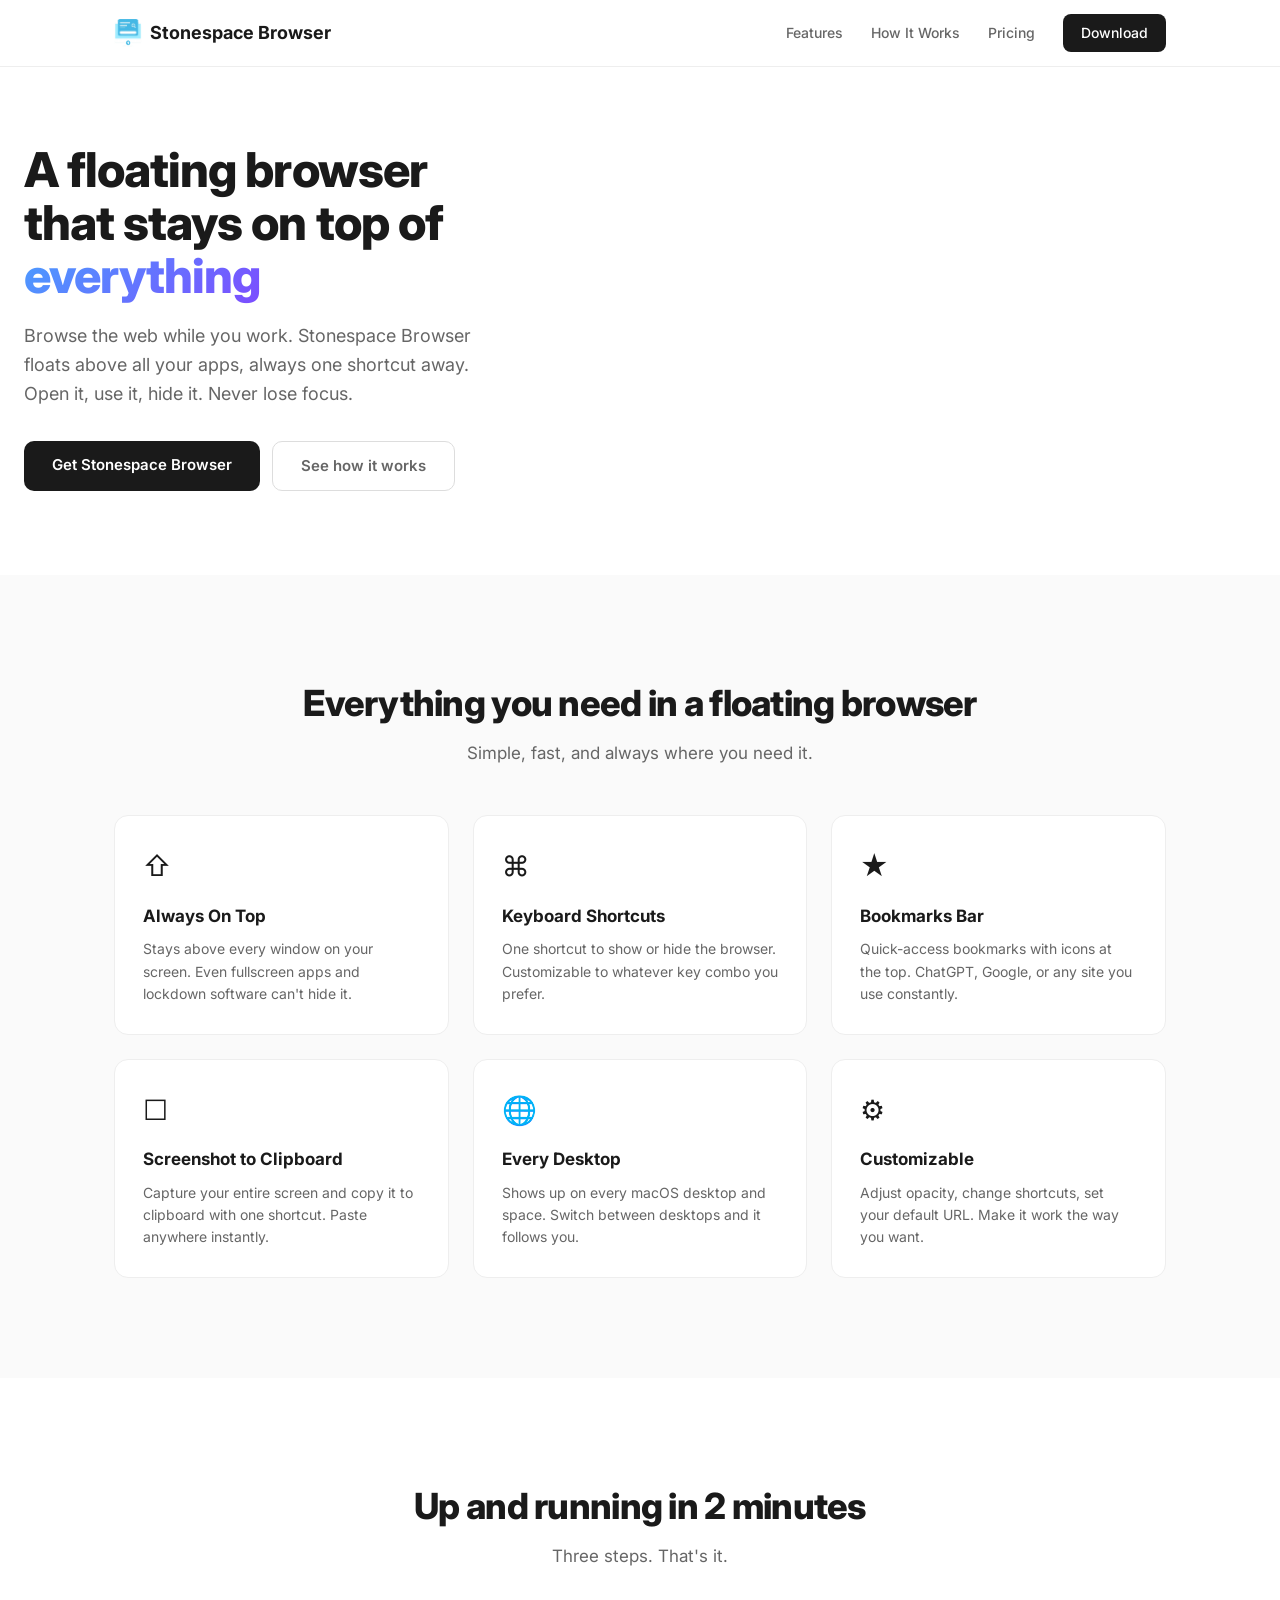
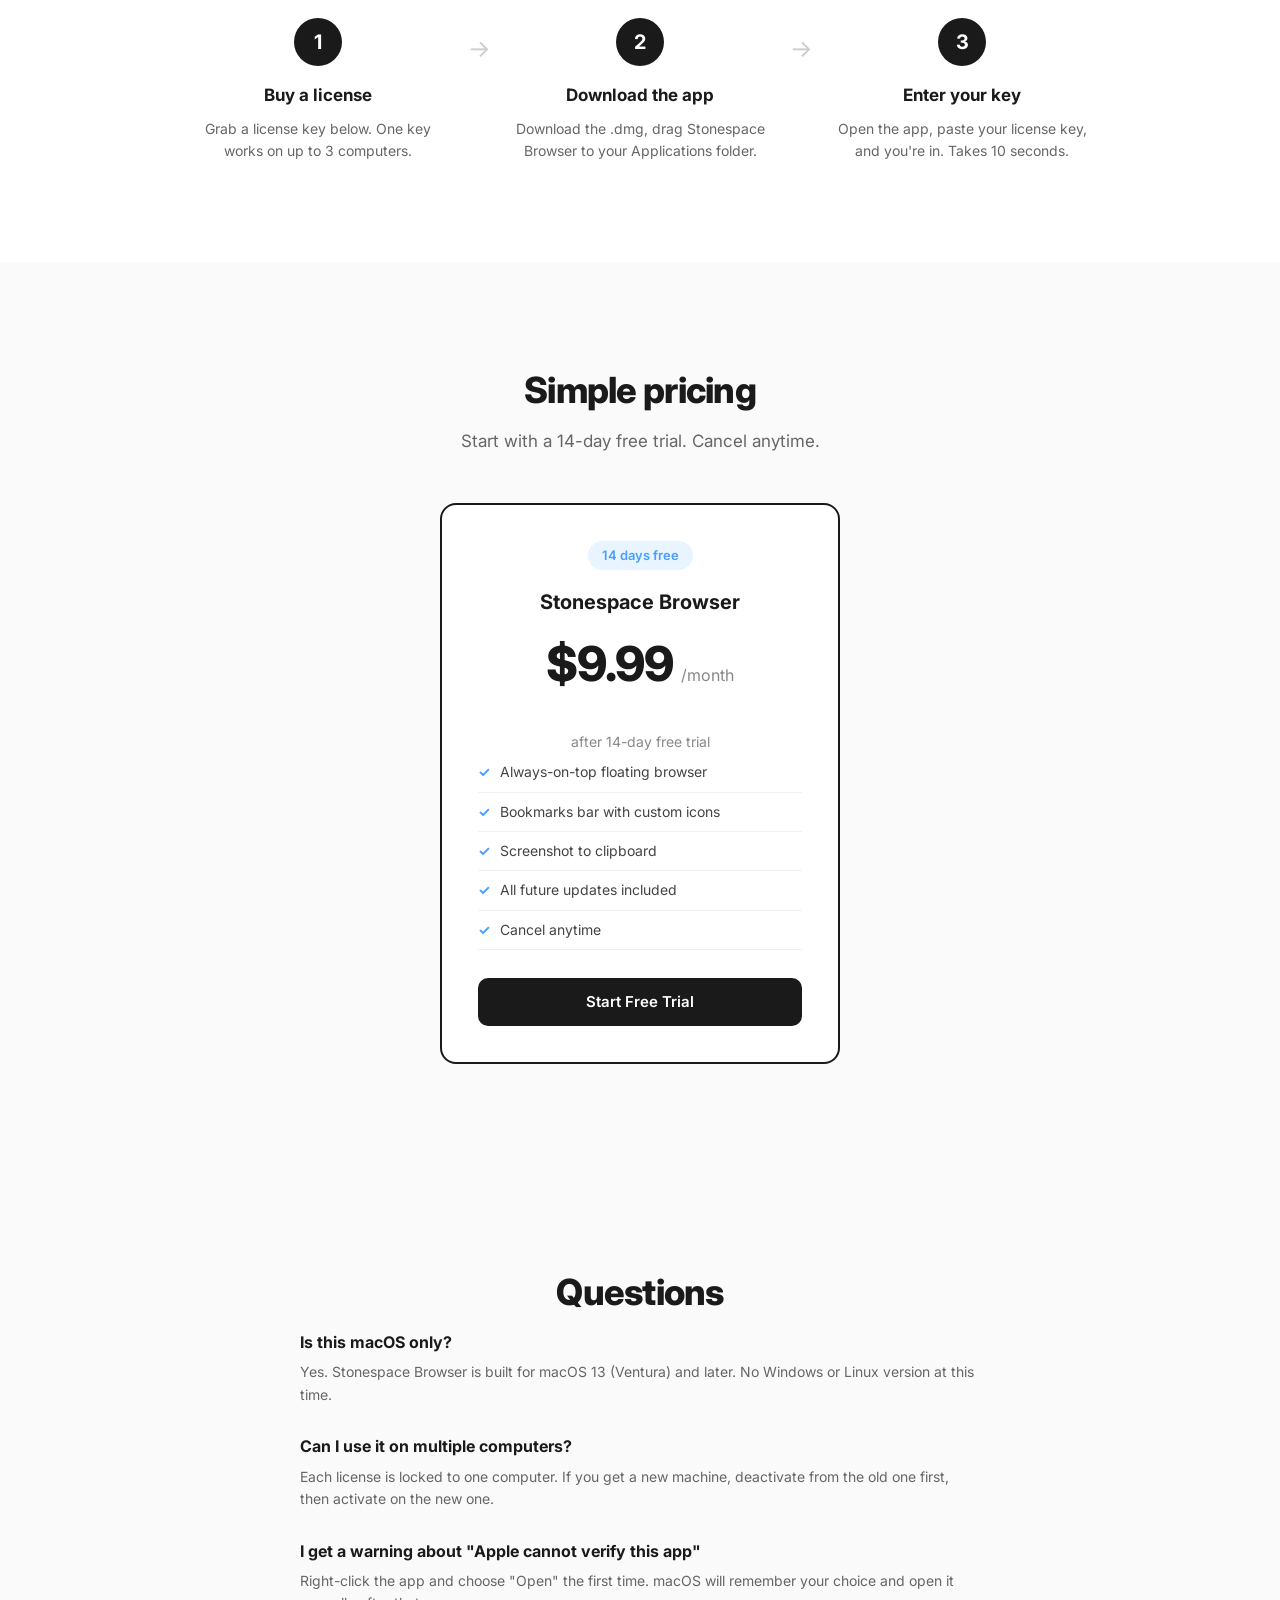
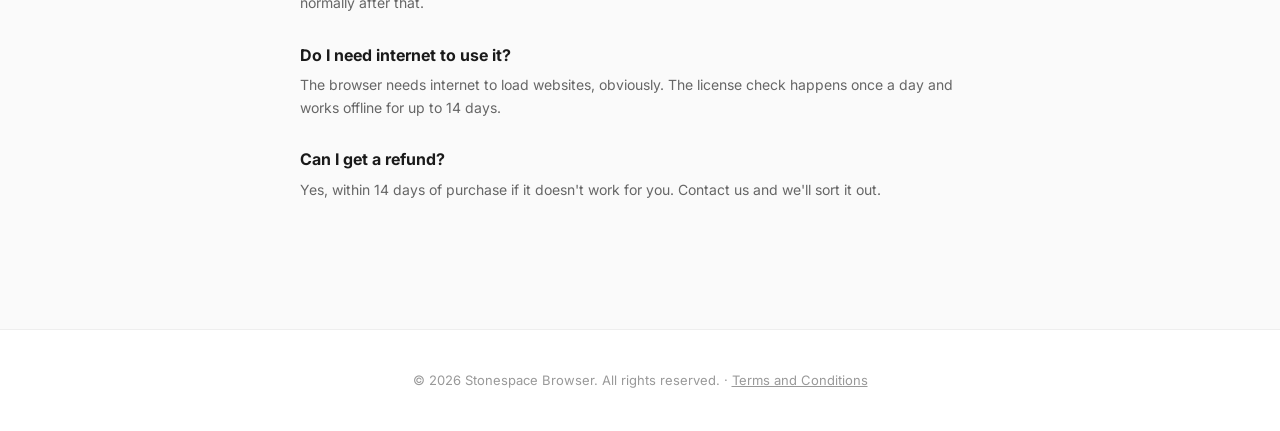
==== index.html @ 827b0038 "Add terms page and checkbox" ====
<!DOCTYPE html>
<html lang="en">
<head>
  <meta charset="UTF-8">
  <meta name="viewport" content="width=device-width, initial-scale=1.0">
  <title>Stonespace Browser - A floating browser that stays on top of everything</title>
  <meta name="description" content="Stonespace Browser is a floating, always-on-top browser for macOS. Browse while you work. Keyboard shortcuts, bookmarks, screenshot tools.">
  <link rel="stylesheet" href="styles.css">
  <link rel="preconnect" href="https://fonts.googleapis.com">
  <link rel="preconnect" href="https://fonts.gstatic.com" crossorigin>
  <link href="https://fonts.googleapis.com/css2?family=Inter:wght@400;500;600;700;800&display=swap" rel="stylesheet">
</head>
<body>

  <!-- Nav -->
  <nav>
    <div class="nav-inner">
      <div class="nav-logo">
        <img src="assets/logo.png" alt="Stonespace Browser" class="nav-logo-img">
        Stonespace Browser
      </div>
      <div class="nav-links">
        <a href="#features">Features</a>
        <a href="#how-it-works">How It Works</a>
        <a href="#pricing">Pricing</a>
        <a href="#" class="nav-btn open-registration">Download</a>
      </div>
    </div>
  </nav>

  <!-- Hero -->
  <section class="hero">
    <div class="hero-inner">
      <div class="hero-text">
        <h1>A floating browser that stays on top of <em>everything</em></h1>
        <p class="hero-sub">Browse the web while you work. Stonespace Browser floats above all your apps, always one shortcut away. Open it, use it, hide it. Never lose focus.</p>
        <div class="hero-buttons">
          <a href="#" class="btn btn-primary open-registration">Get Stonespace Browser</a>
          <a href="#how-it-works" class="btn btn-ghost">See how it works</a>
        </div>
      </div>

      <div class="hero-macbook">
        <video id="demo-video" class="hero-video" muted loop playsinline>
          <source src="assets/hero-demo.mp4" type="video/mp4">
        </video>

        <!-- Floating shortcut indicator -->
        <div class="shortcut-badge" id="shortcut-badge">
          <span class="kbd">&#8984;</span> + <span class="kbd">3</span>
        </div>
      </div>
    </div>
  </section>

  <!-- Features -->
  <section class="features" id="features">
    <div class="section-inner">
      <h2>Everything you need in a floating browser</h2>
      <p class="section-sub">Simple, fast, and always where you need it.</p>

      <div class="features-grid">
        <div class="feature-card">
          <div class="feature-icon">&#8679;</div>
          <h3>Always On Top</h3>
          <p>Stays above every window on your screen. Even fullscreen apps and lockdown software can't hide it.</p>
        </div>
        <div class="feature-card">
          <div class="feature-icon">&#8984;</div>
          <h3>Keyboard Shortcuts</h3>
          <p>One shortcut to show or hide the browser. Customizable to whatever key combo you prefer.</p>
        </div>
        <div class="feature-card">
          <div class="feature-icon">&#9733;</div>
          <h3>Bookmarks Bar</h3>
          <p>Quick-access bookmarks with icons at the top. ChatGPT, Google, or any site you use constantly.</p>
        </div>
        <div class="feature-card">
          <div class="feature-icon">&#9744;</div>
          <h3>Screenshot to Clipboard</h3>
          <p>Capture your entire screen and copy it to clipboard with one shortcut. Paste anywhere instantly.</p>
        </div>
        <div class="feature-card">
          <div class="feature-icon">&#127760;</div>
          <h3>Every Desktop</h3>
          <p>Shows up on every macOS desktop and space. Switch between desktops and it follows you.</p>
        </div>
        <div class="feature-card">
          <div class="feature-icon">&#9881;</div>
          <h3>Customizable</h3>
          <p>Adjust opacity, change shortcuts, set your default URL. Make it work the way you want.</p>
        </div>
      </div>
    </div>
  </section>

  <!-- How It Works -->
  <section class="how-it-works" id="how-it-works">
    <div class="section-inner">
      <h2>Up and running in 2 minutes</h2>
      <p class="section-sub">Three steps. That's it.</p>

      <div class="steps">
        <div class="step">
          <div class="step-num">1</div>
          <h3>Buy a license</h3>
          <p>Grab a license key below. One key works on up to 3 computers.</p>
        </div>
        <div class="step-arrow">&rarr;</div>
        <div class="step">
          <div class="step-num">2</div>
          <h3>Download the app</h3>
          <p>Download the .dmg, drag Stonespace Browser to your Applications folder.</p>
        </div>
        <div class="step-arrow">&rarr;</div>
        <div class="step">
          <div class="step-num">3</div>
          <h3>Enter your key</h3>
          <p>Open the app, paste your license key, and you're in. Takes 10 seconds.</p>
        </div>
      </div>
    </div>
  </section>

  <!-- Pricing -->
  <section class="pricing" id="pricing">
    <div class="section-inner">
      <h2>Simple pricing</h2>
      <p class="section-sub">Start with a <span class="trial-days">14</span>-day free trial. Cancel anytime.</p>

      <div class="pricing-card">
        <div class="pricing-trial-badge"><span class="trial-days">14</span> days free</div>
        <div class="pricing-header">
          <h3>Stonespace Browser</h3>
          <div class="pricing-amount">
            <span class="price price-value">$9.99</span>
            <span class="price-period">/month</span>
          </div>
          <p class="pricing-trial-note">after <span class="trial-days">14</span>-day free trial</p>
        </div>
        <ul class="pricing-features">
          <li>Always-on-top floating browser</li>
          <li>Bookmarks bar with custom icons</li>
          <li>Screenshot to clipboard</li>
          <li>All future updates included</li>
          <li>Cancel anytime</li>
        </ul>
        <a href="#" class="btn btn-primary btn-full open-registration">Start Free Trial</a>
      </div>
    </div>
  </section>


  <!-- FAQ -->
  <section class="faq" id="faq">
    <div class="section-inner">
      <h2>Questions</h2>

      <div class="faq-list">
        <div class="faq-item">
          <h3>Is this macOS only?</h3>
          <p>Yes. Stonespace Browser is built for macOS 13 (Ventura) and later. No Windows or Linux version at this time.</p>
        </div>
        <div class="faq-item">
          <h3>Can I use it on multiple computers?</h3>
          <p>Each license is locked to one computer. If you get a new machine, deactivate from the old one first, then activate on the new one.</p>
        </div>
        <div class="faq-item">
          <h3>I get a warning about "Apple cannot verify this app"</h3>
          <p>Right-click the app and choose "Open" the first time. macOS will remember your choice and open it normally after that.</p>
        </div>
        <div class="faq-item">
          <h3>Do I need internet to use it?</h3>
          <p>The browser needs internet to load websites, obviously. The license check happens once a day and works offline for up to 14 days.</p>
        </div>
        <div class="faq-item">
          <h3>Can I get a refund?</h3>
          <p>Yes, within 14 days of purchase if it doesn't work for you. Contact us and we'll sort it out.</p>
        </div>
      </div>
    </div>
  </section>

  <!-- Registration Modal -->
  <div class="modal-overlay" id="registration-modal">
    <div class="modal-card">
      <button class="modal-close" id="modal-close">&times;</button>
      <h2 class="modal-title">Start Your Free Trial</h2>
      <p class="modal-subtitle">Fill in your info and we'll take you to checkout.</p>

      <form id="registration-form" novalidate>
        <div class="form-row">
          <div class="form-group">
            <label for="reg-first-name">First Name <span class="required">*</span></label>
            <input type="text" id="reg-first-name" name="firstName" required placeholder="John">
          </div>
          <div class="form-group">
            <label for="reg-last-name">Last Name <span class="required">*</span></label>
            <input type="text" id="reg-last-name" name="lastName" required placeholder="Doe">
          </div>
        </div>

        <div class="form-group">
          <label for="reg-email">Email <span class="required">*</span></label>
          <input type="email" id="reg-email" name="email" required placeholder="john@example.com">
        </div>

        <div class="form-group">
          <label for="reg-phone">Phone Number <span class="required">*</span></label>
          <input type="tel" id="reg-phone" name="phone" required placeholder="(555) 123-4567">
        </div>

        <div class="form-group">
          <label for="reg-occupation">Occupation <span class="required">*</span></label>
          <select id="reg-occupation" name="occupation" required>
            <option value="" disabled selected>Select your occupation</option>
            <option value="Student">Student</option>
            <option value="Teacher/Professor">Teacher/Professor</option>
            <option value="Software Developer">Software Developer</option>
            <option value="Designer">Designer</option>
            <option value="Business Owner">Business Owner</option>
            <option value="Freelancer">Freelancer</option>
            <option value="Other">Other</option>
          </select>
        </div>

        <div class="form-group" id="school-group" style="display: none;">
          <label for="reg-school">School <span class="required">*</span></label>
          <div class="school-autocomplete">
            <input type="text" id="reg-school" name="school" placeholder="Start typing your school name..." autocomplete="off">
            <ul class="school-dropdown" id="school-dropdown"></ul>
          </div>
        </div>

        <div class="form-group form-group-checkbox">
          <label class="checkbox-label">
            <input type="checkbox" id="reg-terms" name="terms" required>
            <span>I agree to the <a href="terms.html" target="_blank">Terms and Conditions</a> <span class="required">*</span></span>
          </label>
        </div>

        <button type="submit" class="btn btn-primary btn-full modal-submit">Continue to Checkout</button>
      </form>
    </div>
  </div>

  <!-- Footer -->
  <footer>
    <div class="section-inner">
      <p>&copy; 2026 Stonespace Browser. All rights reserved. · <a href="terms.html" style="color: #999; text-decoration: underline;">Terms and Conditions</a></p>
    </div>
  </footer>

  <script>
    // =====================================================
    // CHANGE PRICE HERE — update this value when you
    // change the price on LemonSqueezy. This is the ONLY
    // place in the entire page where the price is set.
    // All "$X.XX" and "X days free" text on the page
    // pulls from these two variables automatically.
    // =====================================================
    const PRODUCT_PRICE = '9.99';
    const TRIAL_DAYS = 14;

    // Fill in all price and trial-day placeholders
    document.querySelectorAll('.price-value').forEach(el => {
      el.textContent = '$' + PRODUCT_PRICE;
    });
    document.querySelectorAll('.trial-days').forEach(el => {
      el.textContent = TRIAL_DAYS;
    });
  </script>

  <script>
    // Video playback + keyboard animation sync
    const video = document.getElementById('demo-video');
    const badge = document.getElementById('shortcut-badge');

    const OPEN_TIME = 2.0;
    const CLOSE_TIME = 13.0;
    const BADGE_DURATION = 2500; // ms — how long the badge stays visible

    function highlightKeys() {
      badge.classList.add('visible');
      setTimeout(() => {
        badge.classList.remove('visible');
      }, BADGE_DURATION);
    }

    let openFired = false;
    let closeFired = false;

    video.addEventListener('timeupdate', () => {
      const t = video.currentTime;

      if (t >= OPEN_TIME && t < OPEN_TIME + 0.5 && !openFired) {
        openFired = true;
        highlightKeys();
      }

      if (t >= CLOSE_TIME && t < CLOSE_TIME + 0.5 && !closeFired) {
        closeFired = true;
        highlightKeys();
      }

      // Reset flags when video loops
      if (t < 1) {
        openFired = false;
        closeFired = false;
      }
    });

    // Auto-play video when it's in view
    const observer = new IntersectionObserver((entries) => {
      entries.forEach(entry => {
        if (entry.isIntersecting) {
          video.play();
        } else {
          video.pause();
        }
      });
    }, { threshold: 0.3 });

    observer.observe(video);

    // Smooth scroll for nav links (skip registration popup buttons)
    document.querySelectorAll('a[href^="#"]').forEach(anchor => {
      if (anchor.classList.contains('open-registration')) return;
      anchor.addEventListener('click', function (e) {
        e.preventDefault();
        const target = document.querySelector(this.getAttribute('href'));
        if (target) {
          target.scrollIntoView({ behavior: 'smooth', block: 'start' });
        }
      });
    });
  </script>

  <script>
    // =====================================================
    // Registration Modal
    // =====================================================

    const CHECKOUT_BASE_URL = 'https://stonespacebrowser.lemonsqueezy.com/checkout/buy/269be600-1c07-4f75-b6a8-9660ef250c9c';

    // --- School list (US colleges + major high schools) ---
    const SCHOOLS = [
      // Ivy League
      "Harvard University","Yale University","Princeton University","Columbia University",
      "University of Pennsylvania","Brown University","Dartmouth College","Cornell University",
      // Top National Universities
      "Massachusetts Institute of Technology (MIT)","Stanford University","California Institute of Technology (Caltech)",
      "University of Chicago","Duke University","Northwestern University","Johns Hopkins University",
      "Rice University","Vanderbilt University","Washington University in St. Louis","Emory University",
      "Georgetown University","University of Notre Dame","Carnegie Mellon University","University of Virginia",
      "Wake Forest University","University of Michigan","University of Southern California (USC)",
      "New York University (NYU)","Tufts University","University of North Carolina at Chapel Hill",
      "Boston College","Boston University","University of Rochester","Brandeis University",
      "Case Western Reserve University","Georgia Institute of Technology (Georgia Tech)",
      "University of Florida","University of Texas at Austin","University of Wisconsin-Madison",
      "University of Illinois Urbana-Champaign","Ohio State University","Penn State University",
      "Purdue University","University of Washington","University of Maryland","Indiana University Bloomington",
      "University of Minnesota","Michigan State University","University of Iowa","University of Colorado Boulder",
      "University of Oregon","University of Arizona","Arizona State University","University of Pittsburgh",
      "Rutgers University","University of Connecticut","Virginia Tech","Texas A&M University",
      "University of Georgia","University of South Carolina","University of Tennessee",
      "University of Alabama","University of Kentucky","University of Arkansas","University of Kansas",
      "University of Oklahoma","University of Nebraska","University of Missouri","Iowa State University",
      "Oregon State University","Washington State University","Colorado State University",
      "North Carolina State University","Florida State University","University of Central Florida",
      "University of South Florida","Florida International University",
      // UC System
      "UCLA","UC Berkeley","UC San Diego","UC Davis","UC Santa Barbara","UC Irvine",
      "UC Santa Cruz","UC Riverside","UC Merced",
      // CSU System
      "San Diego State University","San Jose State University","Cal Poly San Luis Obispo",
      "Cal Poly Pomona","Sacramento State University","San Francisco State University",
      "Long Beach State University","Fresno State University","Cal State Fullerton",
      "Cal State Northridge","Cal State Los Angeles",
      // SUNY/CUNY
      "Stony Brook University (SUNY)","University at Buffalo (SUNY)","Binghamton University (SUNY)",
      "University at Albany (SUNY)","CUNY Baruch College","CUNY Hunter College","CUNY City College",
      "CUNY Brooklyn College","CUNY Queens College",
      // Liberal Arts
      "Williams College","Amherst College","Swarthmore College","Pomona College","Wellesley College",
      "Bowdoin College","Middlebury College","Claremont McKenna College","Carleton College",
      "Hamilton College","Haverford College","Colby College","Harvey Mudd College",
      "Grinnell College","Davidson College","Colgate University","Wesleyan University",
      "Bates College","Colorado College","Oberlin College","Smith College","Barnard College",
      "Vassar College","Bryn Mawr College","Scripps College","Reed College",
      // HBCUs
      "Howard University","Spelman College","Morehouse College","Hampton University",
      "Tuskegee University","Florida A&M University","North Carolina A&T","Xavier University of Louisiana",
      // Other Notables
      "Northeastern University","Villanova University","Santa Clara University","Loyola Marymount University",
      "Gonzaga University","Creighton University","George Washington University","American University",
      "Syracuse University","University of Denver","Tulane University","Lehigh University",
      "Pepperdine University","Southern Methodist University (SMU)","Texas Christian University (TCU)",
      "Baylor University","Brigham Young University (BYU)","University of Miami",
      "Clemson University","Auburn University","University of Mississippi (Ole Miss)",
      "Louisiana State University (LSU)","University of Utah","University of Nevada, Las Vegas (UNLV)",
      "University of Hawaii at Manoa","University of New Mexico","University of Idaho",
      "University of Wyoming","University of Montana","University of North Dakota",
      "University of South Dakota","University of Vermont","University of Maine",
      "University of New Hampshire","University of Rhode Island","University of Delaware",
      // Community Colleges (major ones)
      "Miami Dade College","Houston Community College","Lone Star College",
      "Northern Virginia Community College (NOVA)","Austin Community College",
      "Santa Monica College","Pasadena City College","De Anza College","Diablo Valley College",
      "Orange Coast College","Glendale Community College","Mesa Community College",
      "Maricopa Community Colleges","Valencia College","Broward College",
      "Community College of Philadelphia","Montgomery College",
      // Major High Schools
      "Thomas Jefferson High School for Science and Technology","Stuyvesant High School",
      "Bronx High School of Science","Brooklyn Technical High School",
      "Phillips Academy Andover","Phillips Exeter Academy","Deerfield Academy",
      "Choate Rosemary Hall","Lawrenceville School","Hotchkiss School",
      "St. Paul's School","Milton Academy","Groton School","Middlesex School",
      "Loomis Chaffee School","Peddie School","Westminster School","Cate School",
      "Thacher School","Lakeside School",
      // Other — typed manually by user
    ];

    // --- DOM refs ---
    const modal = document.getElementById('registration-modal');
    const modalCloseBtn = document.getElementById('modal-close');
    const regForm = document.getElementById('registration-form');
    const occupationSelect = document.getElementById('reg-occupation');
    const schoolGroup = document.getElementById('school-group');
    const schoolInput = document.getElementById('reg-school');
    const schoolDropdown = document.getElementById('school-dropdown');

    // --- Open modal ---
    document.querySelectorAll('.open-registration').forEach(btn => {
      btn.addEventListener('click', function(e) {
        e.preventDefault();
        modal.classList.add('active');
        document.body.style.overflow = 'hidden';
      });
    });

    // --- Close modal ---
    function closeModal() {
      modal.classList.remove('active');
      document.body.style.overflow = '';
    }

    modalCloseBtn.addEventListener('click', closeModal);

    modal.addEventListener('click', function(e) {
      if (e.target === modal) closeModal();
    });

    document.addEventListener('keydown', function(e) {
      if (e.key === 'Escape' && modal.classList.contains('active')) closeModal();
    });

    // --- Show/hide school field based on occupation ---
    occupationSelect.addEventListener('change', function() {
      if (this.value === 'Student') {
        schoolGroup.style.display = 'block';
        schoolInput.setAttribute('required', '');
      } else {
        schoolGroup.style.display = 'none';
        schoolInput.removeAttribute('required');
        schoolInput.value = '';
      }
    });

    // --- School autocomplete ---
    let schoolFocused = false;

    schoolInput.addEventListener('input', function() {
      const query = this.value.trim().toLowerCase();
      schoolDropdown.innerHTML = '';

      if (query.length < 2) {
        schoolDropdown.style.display = 'none';
        return;
      }

      const matches = SCHOOLS.filter(s => s.toLowerCase().includes(query)).slice(0, 8);

      if (matches.length === 0) {
        schoolDropdown.style.display = 'none';
        return;
      }

      matches.forEach(school => {
        const li = document.createElement('li');
        li.textContent = school;
        li.addEventListener('mousedown', function(e) {
          e.preventDefault();
          schoolInput.value = school;
          schoolDropdown.style.display = 'none';
        });
        schoolDropdown.appendChild(li);
      });

      schoolDropdown.style.display = 'block';
    });

    schoolInput.addEventListener('focus', function() {
      schoolFocused = true;
    });

    schoolInput.addEventListener('blur', function() {
      schoolFocused = false;
      setTimeout(() => {
        if (!schoolFocused) schoolDropdown.style.display = 'none';
      }, 200);
    });

    // --- Form submission ---
    regForm.addEventListener('submit', function(e) {
      e.preventDefault();

      // Validate all required fields
      const firstName = document.getElementById('reg-first-name').value.trim();
      const lastName = document.getElementById('reg-last-name').value.trim();
      const email = document.getElementById('reg-email').value.trim();
      const phone = document.getElementById('reg-phone').value.trim();
      const occupation = occupationSelect.value;
      const school = schoolInput.value.trim();

      // Clear previous errors
      regForm.querySelectorAll('.form-error').forEach(el => el.remove());
      regForm.querySelectorAll('.input-error').forEach(el => el.classList.remove('input-error'));

      let hasError = false;

      function showError(inputId, message) {
        hasError = true;
        const input = document.getElementById(inputId);
        input.classList.add('input-error');
        const err = document.createElement('span');
        err.className = 'form-error';
        err.textContent = message;
        input.parentNode.appendChild(err);
      }

      if (!firstName) showError('reg-first-name', 'First name is required');
      if (!lastName) showError('reg-last-name', 'Last name is required');
      if (!email) {
        showError('reg-email', 'Email is required');
      } else if (!/^[^\s@]+@[^\s@]+\.[^\s@]+$/.test(email)) {
        showError('reg-email', 'Please enter a valid email');
      }
      if (!phone) showError('reg-phone', 'Phone number is required');
      if (!occupation) showError('reg-occupation', 'Please select an occupation');
      if (occupation === 'Student' && !school) showError('reg-school', 'School is required for students');

      // Terms checkbox validation
      const termsCheckbox = document.getElementById('reg-terms');
      if (!termsCheckbox.checked) {
        hasError = true;
        termsCheckbox.classList.add('input-error');
        const err = document.createElement('span');
        err.className = 'form-error';
        err.textContent = 'You must agree to the Terms and Conditions';
        termsCheckbox.closest('.form-group-checkbox').appendChild(err);
      }

      if (hasError) return;

      // Collect data
      const registrationData = {
        firstName,
        lastName,
        email,
        phone,
        occupation,
        school: occupation === 'Student' ? school : '',
        timestamp: new Date().toISOString()
      };

      // Send to Google Sheet via Google Apps Script (GET request with query params)
      const GOOGLE_SHEET_WEBHOOK = 'https://script.google.com/macros/s/AKfycbxB14HbKHO866CBmndNRhrYyQhZ6KNUTDUpdm4UpE3ySt8cpIuSFhPCHZlokXdYLQNP/exec';

      const params = new URLSearchParams({
        firstName: registrationData.firstName,
        lastName: registrationData.lastName,
        email: registrationData.email,
        phone: registrationData.phone,
        occupation: registrationData.occupation,
        school: registrationData.school || '',
        timestamp: registrationData.timestamp
      });

      fetch(GOOGLE_SHEET_WEBHOOK + '?' + params.toString(), {
        method: 'GET',
        mode: 'no-cors'
      }).catch(() => {});

      // Redirect to LemonSqueezy checkout with email pre-filled
      const checkoutUrl = CHECKOUT_BASE_URL + '?checkout[email]=' + encodeURIComponent(email);
      window.location.href = checkoutUrl;
    });
  </script>

</body>
</html>
---- styles.css ----
/* ─── Reset & Base ─────────────────────────────── */

*, *::before, *::after {
  margin: 0;
  padding: 0;
  box-sizing: border-box;
}

html {
  scroll-behavior: smooth;
}

body {
  font-family: 'Inter', -apple-system, BlinkMacSystemFont, sans-serif;
  color: #1a1a1a;
  background: #fff;
  line-height: 1.6;
  -webkit-font-smoothing: antialiased;
}

/* ─── Nav ──────────────────────────────────────── */

nav {
  position: fixed;
  top: 0;
  left: 0;
  right: 0;
  z-index: 100;
  background: rgba(255, 255, 255, 0.85);
  backdrop-filter: blur(12px);
  border-bottom: 1px solid #eee;
}

.nav-inner {
  max-width: 1100px;
  margin: 0 auto;
  padding: 14px 24px;
  display: flex;
  align-items: center;
  justify-content: space-between;
}

.nav-logo {
  font-weight: 700;
  font-size: 18px;
  color: #1a1a1a;
  display: flex;
  align-items: center;
  gap: 8px;
}

.nav-logo-img {
  width: 28px;
  height: 28px;
  border-radius: 6px;
}

.nav-links {
  display: flex;
  align-items: center;
  gap: 28px;
}

.nav-links a {
  text-decoration: none;
  color: #666;
  font-size: 14px;
  font-weight: 500;
  transition: color 0.2s;
}

.nav-links a:hover {
  color: #1a1a1a;
}

.nav-btn {
  background: #1a1a1a !important;
  color: #fff !important;
  padding: 8px 18px;
  border-radius: 8px;
  transition: opacity 0.2s;
}

.nav-btn:hover {
  opacity: 0.85;
}

/* ─── Buttons ──────────────────────────────────── */

.btn {
  display: inline-block;
  text-decoration: none;
  font-weight: 600;
  font-size: 15px;
  padding: 12px 28px;
  border-radius: 10px;
  transition: all 0.2s;
  cursor: pointer;
}

.btn-primary {
  background: #1a1a1a;
  color: #fff;
}

.btn-primary:hover {
  opacity: 0.85;
  transform: translateY(-1px);
}

.btn-ghost {
  background: transparent;
  color: #666;
  border: 1px solid #ddd;
}

.btn-ghost:hover {
  border-color: #aaa;
  color: #1a1a1a;
}

.btn-full {
  display: block;
  width: 100%;
  text-align: center;
}

.btn-lg {
  padding: 16px 40px;
  font-size: 17px;
}

/* ─── Hero ─────────────────────────────────────── */

.hero {
  padding: 140px 24px 80px;
  overflow: hidden;
}

.hero-inner {
  max-width: 1280px;
  margin: 0 auto;
  display: flex;
  align-items: center;
  gap: 50px;
}

.hero-text {
  flex: 1;
  min-width: 0;
}

.hero-text h1 {
  font-size: 48px;
  font-weight: 800;
  line-height: 1.1;
  letter-spacing: -0.02em;
  margin-bottom: 20px;
}

.hero-text h1 em {
  font-style: normal;
  background: linear-gradient(135deg, #4a9eff, #7c4dff);
  -webkit-background-clip: text;
  -webkit-text-fill-color: transparent;
  background-clip: text;
}

.hero-sub {
  font-size: 18px;
  color: #666;
  line-height: 1.6;
  margin-bottom: 32px;
  max-width: 460px;
}

.hero-buttons {
  display: flex;
  gap: 12px;
  flex-wrap: wrap;
}

.hero-macbook {
  flex: 1.5;
  position: relative;
}

/* ─── Hero Video ───────────────────────────────── */

.hero-video {
  width: 100%;
  height: auto;
  display: block;
  border-radius: 8px;
}



/* Shortcut badge */
.shortcut-badge {
  position: absolute;
  bottom: -50px;
  left: 50%;
  transform: translateX(-50%) translateY(10px);
  background: #1a1a1a;
  color: #fff;
  padding: 10px 20px;
  border-radius: 10px;
  font-size: 16px;
  font-weight: 600;
  opacity: 0;
  transition: all 0.35s ease;
  white-space: nowrap;
  pointer-events: none;
  box-shadow: 0 4px 16px rgba(0,0,0,0.2);
}

.shortcut-badge.visible {
  opacity: 1;
  transform: translateX(-50%) translateY(0);
}

.kbd {
  display: inline-block;
  background: #333;
  padding: 3px 10px;
  border-radius: 5px;
  font-size: 15px;
  font-family: -apple-system, sans-serif;
  border: 1px solid #444;
}

/* ─── Sections (shared) ────────────────────────── */

.section-inner {
  max-width: 1100px;
  margin: 0 auto;
  padding: 0 24px;
}

section h2 {
  font-size: 36px;
  font-weight: 800;
  text-align: center;
  letter-spacing: -0.02em;
  margin-bottom: 8px;
}

.section-sub {
  text-align: center;
  color: #666;
  font-size: 17px;
  margin-bottom: 48px;
}

/* ─── Features ─────────────────────────────────── */

.features {
  padding: 100px 24px;
  background: #fafafa;
}

.features-grid {
  display: grid;
  grid-template-columns: repeat(3, 1fr);
  gap: 24px;
}

.feature-card {
  background: #fff;
  border: 1px solid #eee;
  border-radius: 14px;
  padding: 28px;
  transition: transform 0.2s, box-shadow 0.2s;
}

.feature-card:hover {
  transform: translateY(-3px);
  box-shadow: 0 8px 24px rgba(0, 0, 0, 0.06);
}

.feature-icon {
  font-size: 28px;
  margin-bottom: 14px;
}

.feature-card h3 {
  font-size: 17px;
  font-weight: 700;
  margin-bottom: 8px;
}

.feature-card p {
  font-size: 14px;
  color: #666;
  line-height: 1.6;
}

/* ─── How It Works ─────────────────────────────── */

.how-it-works {
  padding: 100px 24px;
}

.steps {
  display: flex;
  align-items: flex-start;
  justify-content: center;
  gap: 20px;
}

.step {
  text-align: center;
  flex: 1;
  max-width: 260px;
}

.step-num {
  width: 48px;
  height: 48px;
  background: #1a1a1a;
  color: #fff;
  border-radius: 50%;
  display: flex;
  align-items: center;
  justify-content: center;
  font-size: 20px;
  font-weight: 700;
  margin: 0 auto 16px;
}

.step h3 {
  font-size: 17px;
  font-weight: 700;
  margin-bottom: 8px;
}

.step p {
  font-size: 14px;
  color: #666;
}

.step-arrow {
  font-size: 24px;
  color: #ccc;
  padding-top: 12px;
}

/* ─── Pricing ──────────────────────────────────── */

.pricing {
  padding: 100px 24px;
  background: #fafafa;
}

.pricing-card {
  max-width: 400px;
  margin: 0 auto;
  background: #fff;
  border: 2px solid #1a1a1a;
  border-radius: 16px;
  padding: 36px;
  text-align: center;
}

.pricing-trial-badge {
  display: inline-block;
  background: #e8f4ff;
  color: #4a9eff;
  font-size: 13px;
  font-weight: 600;
  padding: 4px 14px;
  border-radius: 20px;
  margin-bottom: 16px;
}

.pricing-trial-note {
  font-size: 14px;
  color: #888;
  margin-top: 4px;
}

.pricing-header h3 {
  font-size: 20px;
  font-weight: 700;
  margin-bottom: 8px;
}

.pricing-amount {
  margin-bottom: 28px;
}

.price {
  font-size: 48px;
  font-weight: 800;
  letter-spacing: -0.02em;
}

.price-period {
  font-size: 16px;
  color: #888;
  margin-left: 4px;
}

.pricing-features {
  list-style: none;
  text-align: left;
  margin-bottom: 28px;
}

.pricing-features li {
  padding: 8px 0;
  font-size: 14px;
  color: #444;
  border-bottom: 1px solid #f0f0f0;
}

.pricing-features li::before {
  content: "\2713";
  color: #4a9eff;
  font-weight: 700;
  margin-right: 10px;
}

/* ─── Download ─────────────────────────────────── */

.download {
  padding: 100px 24px;
  text-align: center;
}

.download-note {
  margin-top: 16px;
  font-size: 13px;
  color: #999;
}

/* ─── FAQ ──────────────────────────────────────── */

.faq {
  padding: 100px 24px;
  background: #fafafa;
}

.faq-list {
  max-width: 680px;
  margin: 0 auto;
}

.faq-item {
  margin-bottom: 28px;
}

.faq-item h3 {
  font-size: 16px;
  font-weight: 700;
  margin-bottom: 6px;
}

.faq-item p {
  font-size: 14px;
  color: #666;
  line-height: 1.6;
}

/* ─── Footer ───────────────────────────────────── */

footer {
  padding: 40px 24px;
  text-align: center;
  border-top: 1px solid #eee;
}

footer p {
  font-size: 13px;
  color: #999;
}

/* ─── Registration Modal ──────────────────────── */

.modal-overlay {
  position: fixed;
  top: 0;
  left: 0;
  right: 0;
  bottom: 0;
  background: rgba(0, 0, 0, 0.6);
  z-index: 1000;
  display: flex;
  align-items: center;
  justify-content: center;
  opacity: 0;
  visibility: hidden;
  transition: opacity 0.3s ease, visibility 0.3s ease;
  padding: 24px;
}

.modal-overlay.active {
  opacity: 1;
  visibility: visible;
}

.modal-card {
  background: #fff;
  border-radius: 16px;
  padding: 40px;
  width: 100%;
  max-width: 480px;
  max-height: 90vh;
  overflow-y: auto;
  position: relative;
  transform: translateY(20px) scale(0.97);
  transition: transform 0.3s ease;
  box-shadow: 0 20px 60px rgba(0, 0, 0, 0.15);
}

.modal-overlay.active .modal-card {
  transform: translateY(0) scale(1);
}

.modal-close {
  position: absolute;
  top: 16px;
  right: 20px;
  background: none;
  border: none;
  font-size: 28px;
  color: #999;
  cursor: pointer;
  line-height: 1;
  padding: 4px;
  transition: color 0.2s;
}

.modal-close:hover {
  color: #1a1a1a;
}

.modal-title {
  font-size: 24px;
  font-weight: 800;
  text-align: left;
  margin-bottom: 4px;
  letter-spacing: -0.02em;
}

.modal-subtitle {
  font-size: 15px;
  color: #666;
  margin-bottom: 28px;
  text-align: left;
}

.form-row {
  display: flex;
  gap: 12px;
}

.form-row .form-group {
  flex: 1;
}

.form-group {
  margin-bottom: 18px;
}

.form-group label {
  display: block;
  font-size: 13px;
  font-weight: 600;
  color: #333;
  margin-bottom: 6px;
}

.form-group .required {
  color: #e74c3c;
}

.form-group input,
.form-group select {
  width: 100%;
  padding: 10px 14px;
  font-size: 14px;
  font-family: 'Inter', -apple-system, BlinkMacSystemFont, sans-serif;
  border: 1px solid #ddd;
  border-radius: 8px;
  background: #fff;
  color: #1a1a1a;
  transition: border-color 0.2s, box-shadow 0.2s;
  -webkit-appearance: none;
  appearance: none;
}

.form-group select {
  background-image: url("data:image/svg+xml,%3Csvg xmlns='http://www.w3.org/2000/svg' width='12' height='12' viewBox='0 0 12 12'%3E%3Cpath fill='%23666' d='M6 8L1 3h10z'/%3E%3C/svg%3E");
  background-repeat: no-repeat;
  background-position: right 14px center;
  padding-right: 36px;
}

.form-group input:focus,
.form-group select:focus {
  outline: none;
  border-color: #4a9eff;
  box-shadow: 0 0 0 3px rgba(74, 158, 255, 0.15);
}

.form-group input::placeholder {
  color: #bbb;
}

.form-group input.input-error,
.form-group select.input-error {
  border-color: #e74c3c;
  box-shadow: 0 0 0 3px rgba(231, 76, 60, 0.1);
}

.form-error {
  display: block;
  font-size: 12px;
  color: #e74c3c;
  margin-top: 4px;
}

/* Terms checkbox */
.form-group-checkbox {
  margin-bottom: 18px;
}

.checkbox-label {
  display: flex;
  align-items: flex-start;
  gap: 10px;
  font-size: 13px;
  font-weight: 500;
  color: #333;
  cursor: pointer;
  line-height: 1.5;
}

.checkbox-label input[type="checkbox"] {
  width: 18px;
  height: 18px;
  min-width: 18px;
  margin-top: 1px;
  accent-color: #1a1a1a;
  cursor: pointer;
  border: 1px solid #ddd;
  border-radius: 4px;
}

.checkbox-label input[type="checkbox"].input-error {
  outline: 2px solid #e74c3c;
  outline-offset: 1px;
}

.checkbox-label a {
  color: #4a9eff;
  text-decoration: none;
  font-weight: 600;
}

.checkbox-label a:hover {
  text-decoration: underline;
}

.form-group-checkbox .form-error {
  display: block;
  font-size: 12px;
  color: #e74c3c;
  margin-top: 4px;
  padding-left: 28px;
}

.modal-submit {
  margin-top: 6px;
  padding: 14px 28px;
  font-size: 16px;
  border: none;
  font-family: 'Inter', -apple-system, BlinkMacSystemFont, sans-serif;
}

/* School autocomplete */
.school-autocomplete {
  position: relative;
}

.school-dropdown {
  position: absolute;
  top: 100%;
  left: 0;
  right: 0;
  background: #fff;
  border: 1px solid #ddd;
  border-top: none;
  border-radius: 0 0 8px 8px;
  list-style: none;
  max-height: 200px;
  overflow-y: auto;
  display: none;
  z-index: 10;
  box-shadow: 0 8px 20px rgba(0, 0, 0, 0.08);
}

.school-dropdown li {
  padding: 10px 14px;
  font-size: 13px;
  color: #333;
  cursor: pointer;
  transition: background 0.15s;
}

.school-dropdown li:hover {
  background: #f5f8ff;
}

/* ─── Responsive ───────────────────────────────── */

@media (max-width: 900px) {
  .hero-inner {
    flex-direction: column;
    text-align: center;
  }

  .hero-text h1 {
    font-size: 36px;
  }

  .hero-sub {
    max-width: 100%;
  }

  .hero-buttons {
    justify-content: center;
  }

  .hero-macbook {
    width: 100%;
    max-width: 500px;
  }

  .features-grid {
    grid-template-columns: repeat(2, 1fr);
  }

  .steps {
    flex-direction: column;
    align-items: center;
  }

  .step-arrow {
    transform: rotate(90deg);
    padding: 0;
  }
}

@media (max-width: 600px) {
  .hero-text h1 {
    font-size: 28px;
  }

  .features-grid {
    grid-template-columns: 1fr;
  }

  .nav-links a:not(.nav-btn) {
    display: none;
  }

  .modal-card {
    padding: 28px 20px;
  }

  .modal-title {
    font-size: 20px;
  }

  .form-row {
    flex-direction: column;
    gap: 0;
  }
}
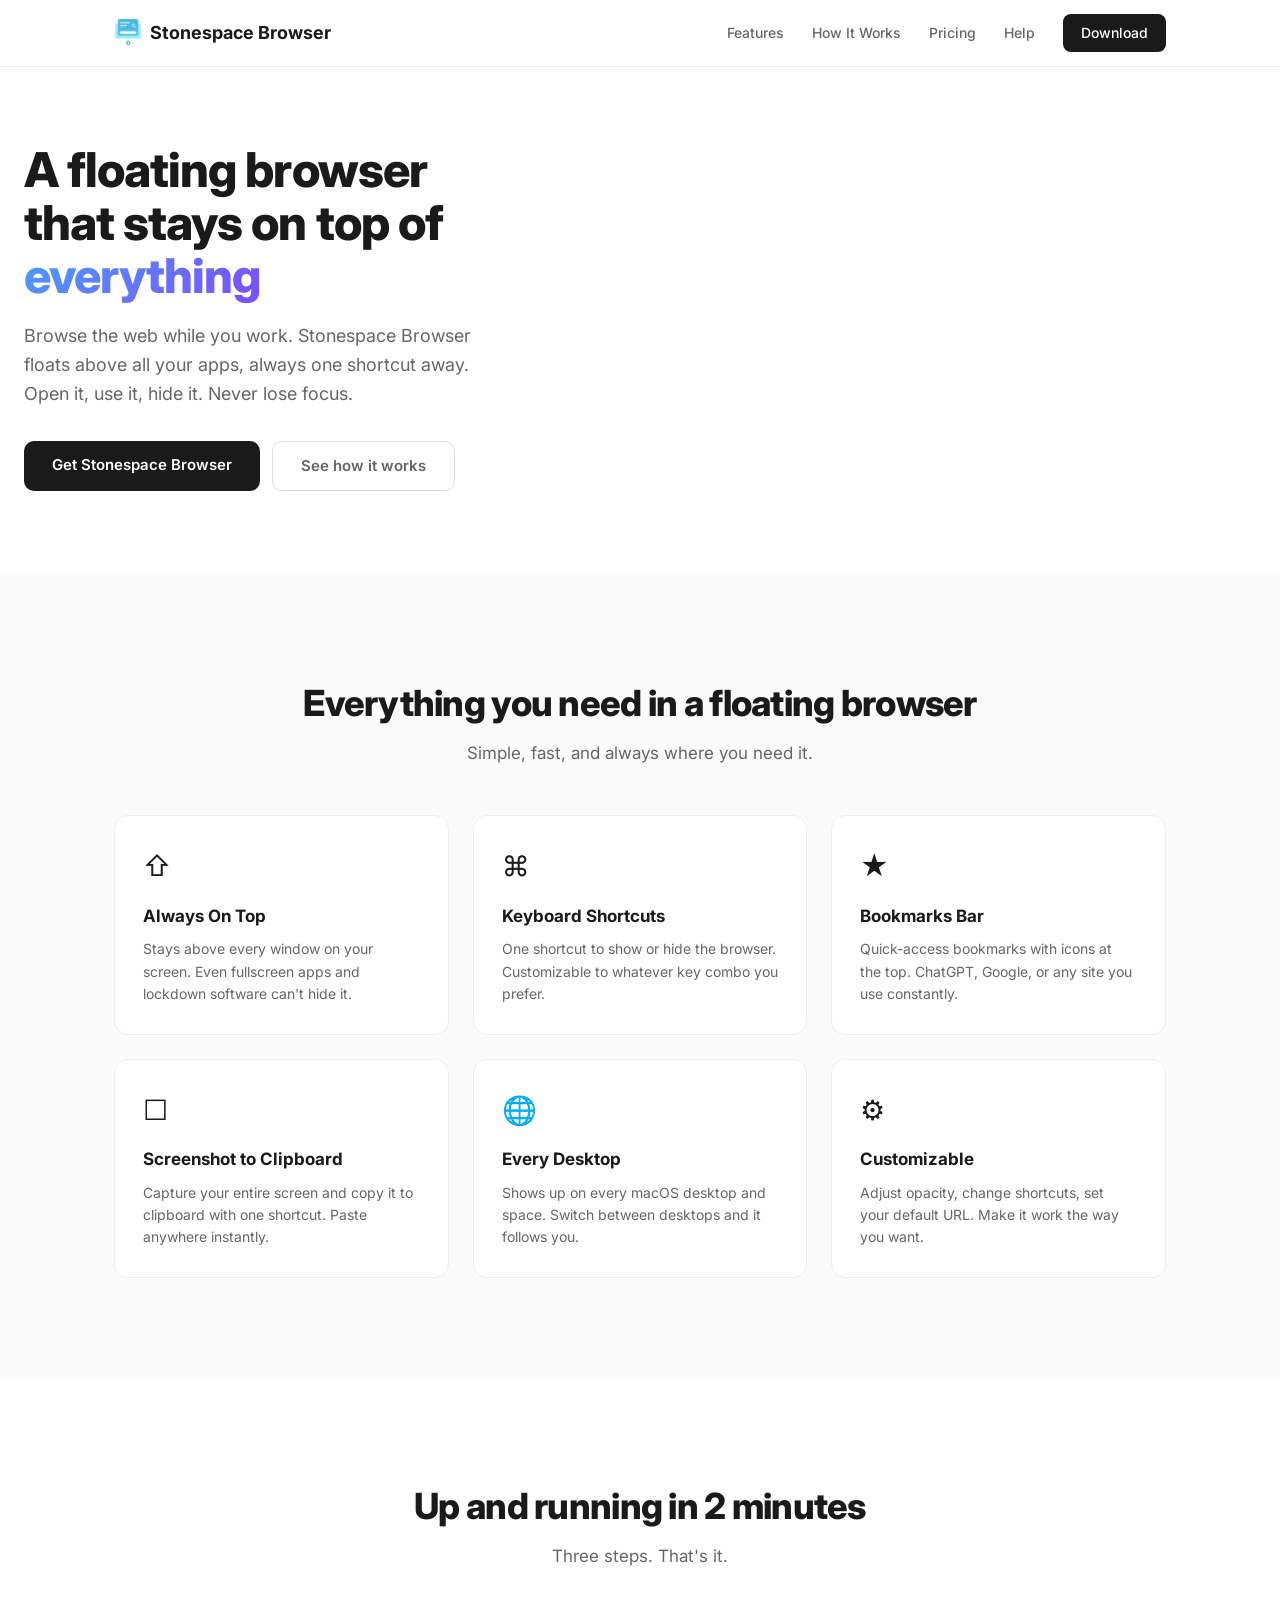
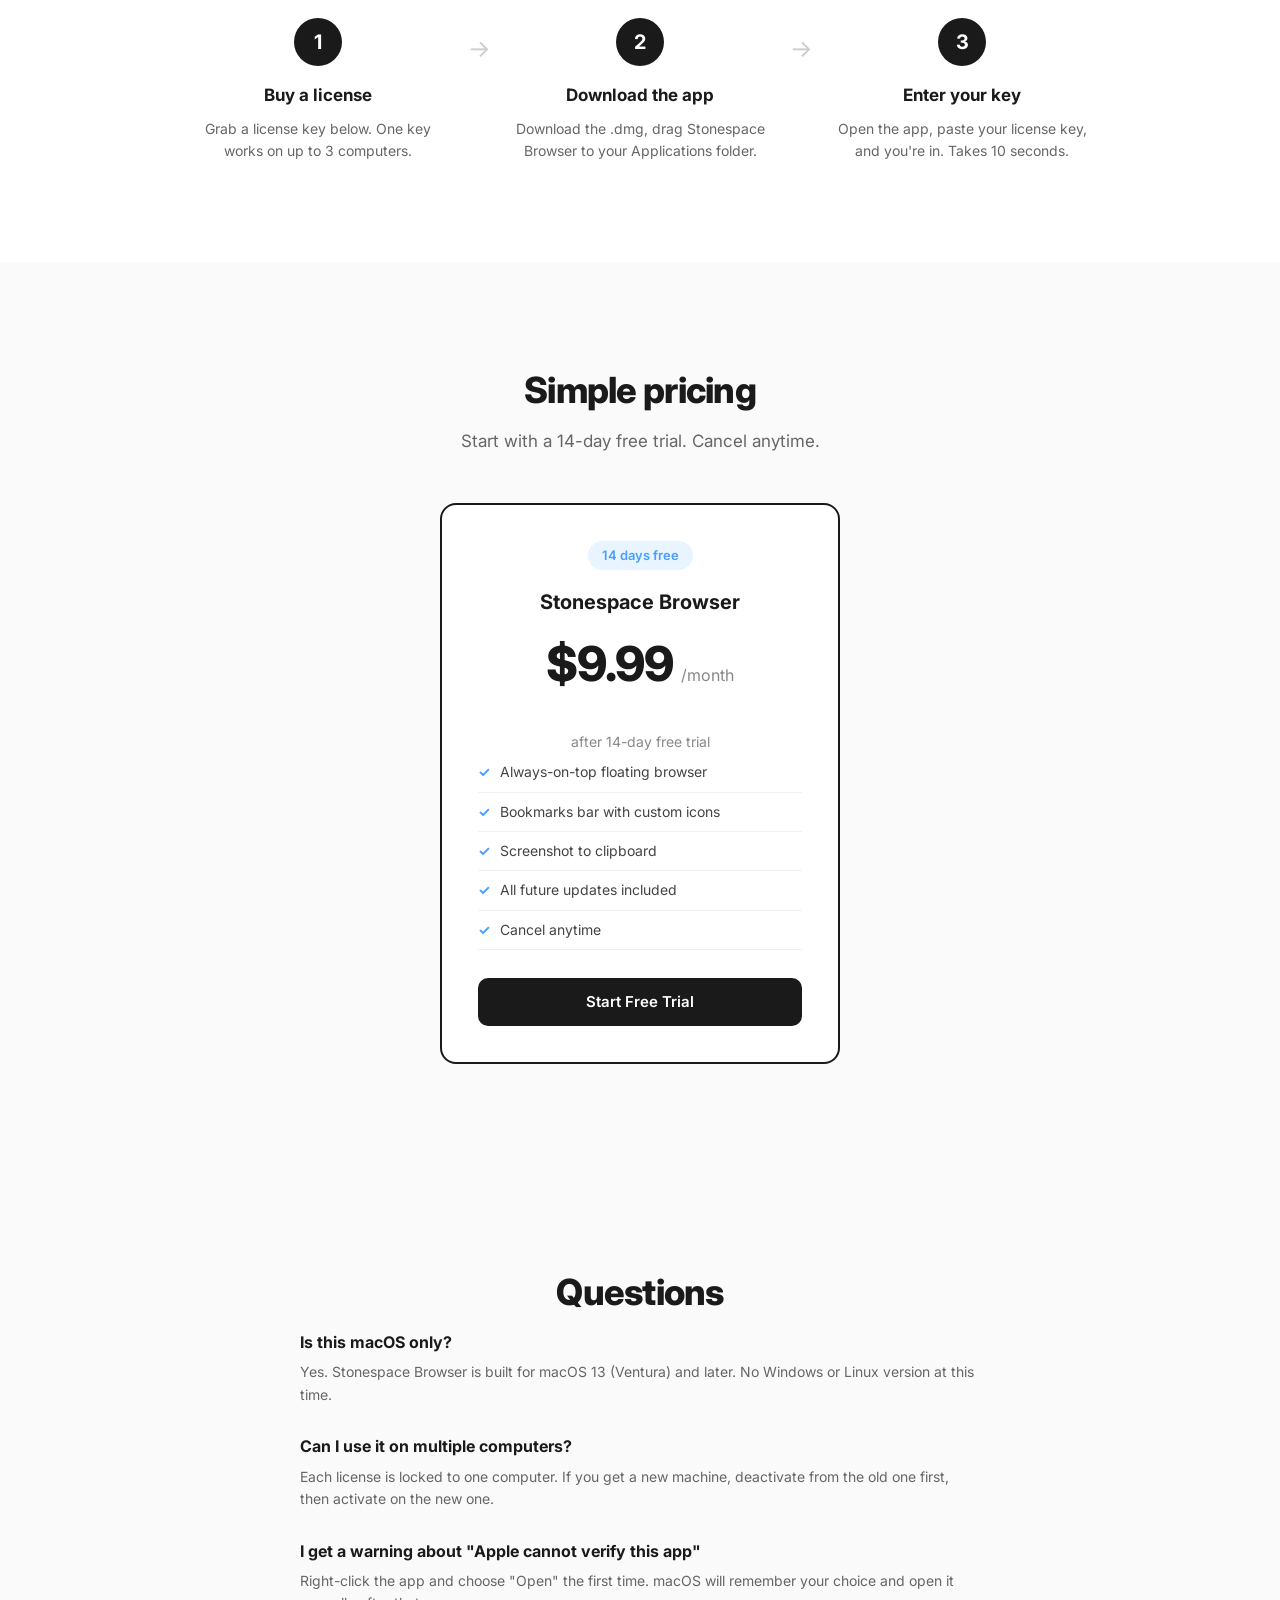
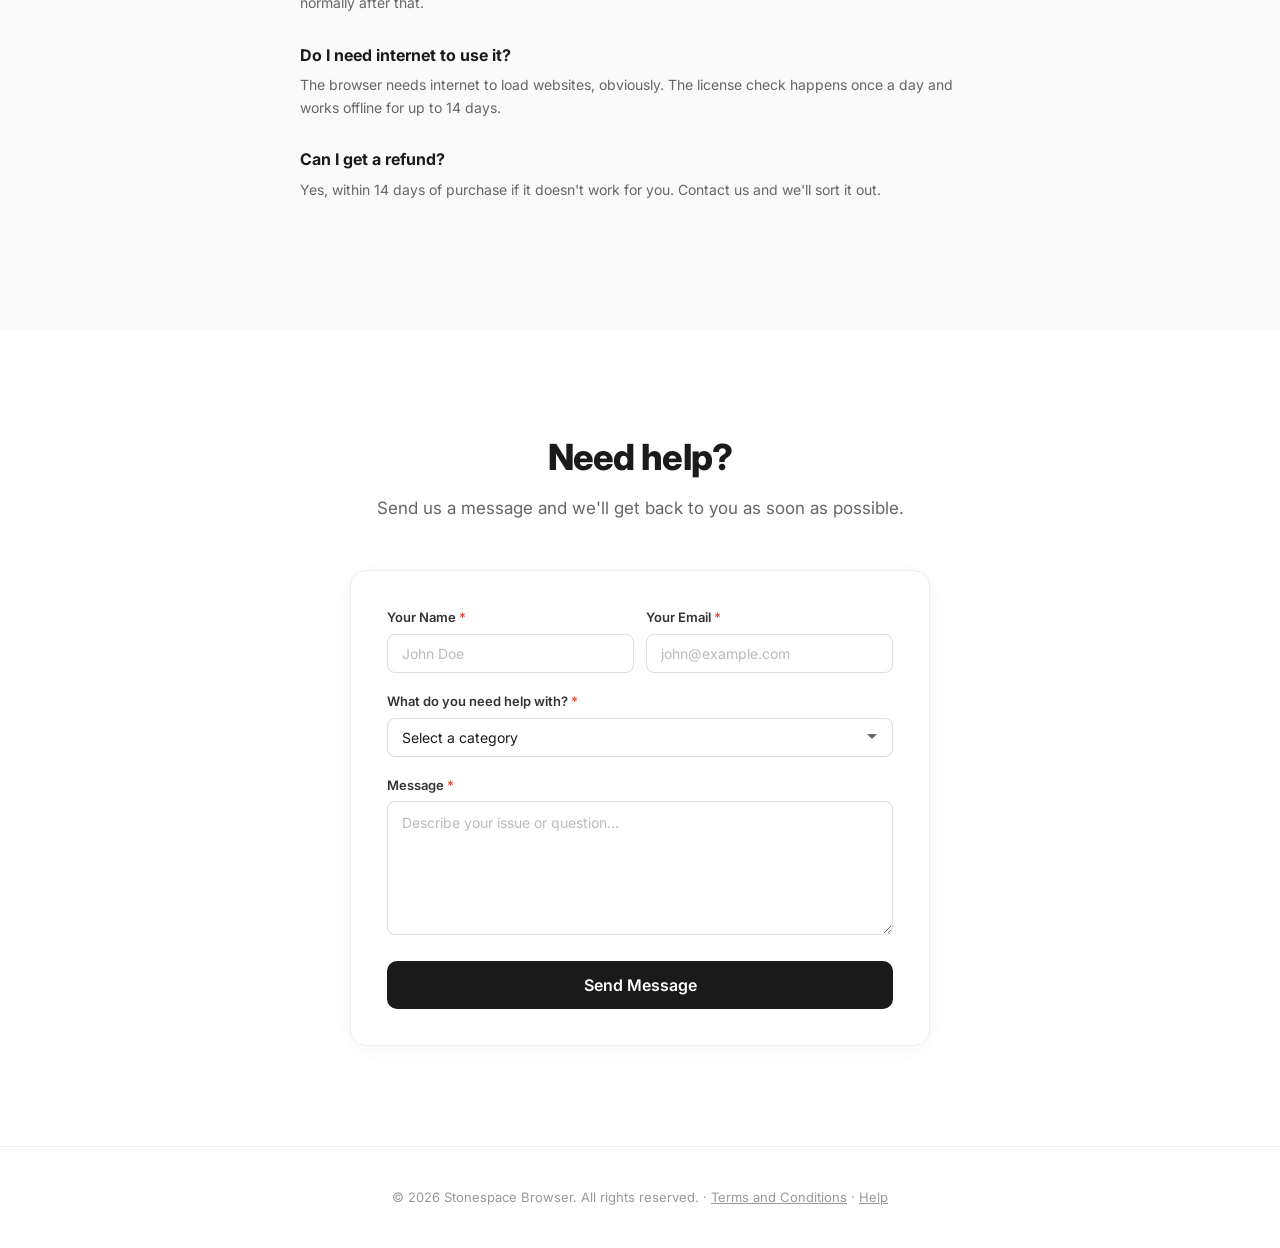
==== commit 4d69d491: "Add custom domain CNAME" ====
--- a/index.html
+++ b/index.html
@@ -23,6 +23,7 @@
         <a href="#features">Features</a>
         <a href="#how-it-works">How It Works</a>
         <a href="#pricing">Pricing</a>
+        <a href="#help" class="nav-link-help">Help</a>
         <a href="#" class="nav-btn open-registration">Download</a>
       </div>
     </div>
@@ -176,6 +177,58 @@
         <div class="faq-item">
           <h3>Can I get a refund?</h3>
           <p>Yes, within 14 days of purchase if it doesn't work for you. Contact us and we'll sort it out.</p>
+        </div>
+      </div>
+    </div>
+  </section>
+
+  <!-- Help -->
+  <section class="help" id="help">
+    <div class="section-inner">
+      <h2>Need help?</h2>
+      <p class="section-sub">Send us a message and we'll get back to you as soon as possible.</p>
+
+      <div class="help-card">
+        <form id="help-form" novalidate>
+          <div class="form-row">
+            <div class="form-group">
+              <label for="help-name">Your Name <span class="required">*</span></label>
+              <input type="text" id="help-name" name="name" required placeholder="John Doe">
+            </div>
+            <div class="form-group">
+              <label for="help-email">Your Email <span class="required">*</span></label>
+              <input type="email" id="help-email" name="email" required placeholder="john@example.com">
+            </div>
+          </div>
+
+          <div class="form-group">
+            <label for="help-category">What do you need help with? <span class="required">*</span></label>
+            <select id="help-category" name="category" required>
+              <option value="" disabled selected>Select a category</option>
+              <option value="Installation">Installation issue</option>
+              <option value="License">License or activation</option>
+              <option value="Bug">Something isn't working</option>
+              <option value="Billing">Billing or subscription</option>
+              <option value="Feature Request">Feature request</option>
+              <option value="Refund">Refund request</option>
+              <option value="Other">Other</option>
+            </select>
+          </div>
+
+          <div class="form-group">
+            <label for="help-message">Message <span class="required">*</span></label>
+            <textarea id="help-message" name="message" required placeholder="Describe your issue or question..." rows="5"></textarea>
+          </div>
+
+          <button type="submit" class="btn btn-primary btn-full help-submit" id="help-submit-btn">Send Message</button>
+        </form>
+
+        <div class="help-success" id="help-success" style="display: none;">
+          <div class="help-success-icon">&#10003;</div>
+          <h3>Message sent!</h3>
+          <p>Your ticket number is <strong id="help-ticket-display"></strong></p>
+          <p class="help-success-note">We'll get back to you by email. Save your ticket number for reference.</p>
+          <button class="btn btn-ghost" id="help-send-another">Send another message</button>
         </div>
       </div>
     </div>
@@ -247,7 +300,7 @@
   <!-- Footer -->
   <footer>
     <div class="section-inner">
-      <p>&copy; 2026 Stonespace Browser. All rights reserved. · <a href="terms.html" style="color: #999; text-decoration: underline;">Terms and Conditions</a></p>
+      <p>&copy; 2026 Stonespace Browser. All rights reserved. · <a href="terms.html" style="color: #999; text-decoration: underline;">Terms and Conditions</a> · <a href="#help" style="color: #999; text-decoration: underline;">Help</a></p>
     </div>
   </footer>
 
@@ -511,6 +564,94 @@
       }, 200);
     });
 
+    // --- Help form ---
+    const helpForm = document.getElementById('help-form');
+    const helpSuccess = document.getElementById('help-success');
+    const helpTicketDisplay = document.getElementById('help-ticket-display');
+    const helpSubmitBtn = document.getElementById('help-submit-btn');
+
+    function generateTicketNumber() {
+      const timestamp = Date.now().toString(36).toUpperCase();
+      const random = Math.floor(Math.random() * 9000 + 1000);
+      return 'SS-' + timestamp + '-' + random;
+    }
+
+    document.getElementById('help-send-another').addEventListener('click', function() {
+      helpSuccess.style.display = 'none';
+      helpForm.style.display = 'block';
+      helpForm.reset();
+    });
+
+    helpForm.addEventListener('submit', function(e) {
+      e.preventDefault();
+
+      const name = document.getElementById('help-name').value.trim();
+      const email = document.getElementById('help-email').value.trim();
+      const category = document.getElementById('help-category').value;
+      const message = document.getElementById('help-message').value.trim();
+
+      // Clear previous errors
+      helpForm.querySelectorAll('.form-error').forEach(el => el.remove());
+      helpForm.querySelectorAll('.input-error').forEach(el => el.classList.remove('input-error'));
+
+      let hasError = false;
+
+      function showHelpError(inputId, msg) {
+        hasError = true;
+        const input = document.getElementById(inputId);
+        input.classList.add('input-error');
+        const err = document.createElement('span');
+        err.className = 'form-error';
+        err.textContent = msg;
+        input.parentNode.appendChild(err);
+      }
+
+      if (!name) showHelpError('help-name', 'Name is required');
+      if (!email) {
+        showHelpError('help-email', 'Email is required');
+      } else if (!/^[^\s@]+@[^\s@]+\.[^\s@]+$/.test(email)) {
+        showHelpError('help-email', 'Please enter a valid email');
+      }
+      if (!category) showHelpError('help-category', 'Please select a category');
+      if (!message) showHelpError('help-message', 'Message is required');
+
+      if (hasError) return;
+
+      const ticketNumber = generateTicketNumber();
+
+      // Disable button while sending
+      helpSubmitBtn.disabled = true;
+      helpSubmitBtn.textContent = 'Sending...';
+
+      const HELP_WEBHOOK = 'https://script.google.com/macros/s/AKfycbyLa66Qsd2FAJFiQ0IK4mr2AFqhK3u2bsH7CyrIun2P2wiC9p0202hPXzMaw9oYuY2f/exec';
+
+      const params = new URLSearchParams({
+        ticketNumber: ticketNumber,
+        name: name,
+        email: email,
+        category: category,
+        message: message,
+        timestamp: new Date().toISOString()
+      });
+
+      fetch(HELP_WEBHOOK + '?' + params.toString(), {
+        method: 'GET',
+        mode: 'no-cors'
+      }).then(() => {
+        helpForm.style.display = 'none';
+        helpTicketDisplay.textContent = ticketNumber;
+        helpSuccess.style.display = 'block';
+        helpSubmitBtn.disabled = false;
+        helpSubmitBtn.textContent = 'Send Message';
+      }).catch(() => {
+        helpForm.style.display = 'none';
+        helpTicketDisplay.textContent = ticketNumber;
+        helpSuccess.style.display = 'block';
+        helpSubmitBtn.disabled = false;
+        helpSubmitBtn.textContent = 'Send Message';
+      });
+    });
+
     // --- Form submission ---
     regForm.addEventListener('submit', function(e) {
       e.preventDefault();
--- a/styles.css
+++ b/styles.css
@@ -463,6 +463,102 @@
   line-height: 1.6;
 }
 
+/* ─── Help ────────────────────────────────────── */
+
+.help {
+  padding: 100px 24px;
+}
+
+.help-card {
+  max-width: 580px;
+  margin: 0 auto;
+  background: #fff;
+  border: 1px solid #eee;
+  border-radius: 16px;
+  padding: 36px;
+  box-shadow: 0 4px 20px rgba(0, 0, 0, 0.04);
+}
+
+.help-card .form-group textarea {
+  width: 100%;
+  padding: 10px 14px;
+  font-size: 14px;
+  font-family: 'Inter', -apple-system, BlinkMacSystemFont, sans-serif;
+  border: 1px solid #ddd;
+  border-radius: 8px;
+  background: #fff;
+  color: #1a1a1a;
+  transition: border-color 0.2s, box-shadow 0.2s;
+  resize: vertical;
+  min-height: 100px;
+  line-height: 1.6;
+}
+
+.help-card .form-group textarea:focus {
+  outline: none;
+  border-color: #4a9eff;
+  box-shadow: 0 0 0 3px rgba(74, 158, 255, 0.15);
+}
+
+.help-card .form-group textarea::placeholder {
+  color: #bbb;
+}
+
+.help-card .form-group textarea.input-error {
+  border-color: #e74c3c;
+  box-shadow: 0 0 0 3px rgba(231, 76, 60, 0.1);
+}
+
+.help-submit {
+  border: none;
+  font-family: 'Inter', -apple-system, BlinkMacSystemFont, sans-serif;
+  font-size: 16px;
+  padding: 14px 28px;
+  margin-top: 6px;
+}
+
+.help-submit:disabled {
+  opacity: 0.6;
+  cursor: not-allowed;
+}
+
+.help-success {
+  text-align: center;
+  padding: 20px 0;
+}
+
+.help-success-icon {
+  width: 56px;
+  height: 56px;
+  background: #e8f8ee;
+  color: #2ecc71;
+  border-radius: 50%;
+  display: flex;
+  align-items: center;
+  justify-content: center;
+  font-size: 28px;
+  font-weight: 700;
+  margin: 0 auto 16px;
+}
+
+.help-success h3 {
+  font-size: 20px;
+  font-weight: 700;
+  margin-bottom: 8px;
+}
+
+.help-success p {
+  font-size: 15px;
+  color: #444;
+  margin-bottom: 4px;
+}
+
+.help-success-note {
+  font-size: 13px !important;
+  color: #888 !important;
+  margin-bottom: 20px !important;
+}
+
 /* ─── Footer ───────────────────────────────────── */
 
 footer {
